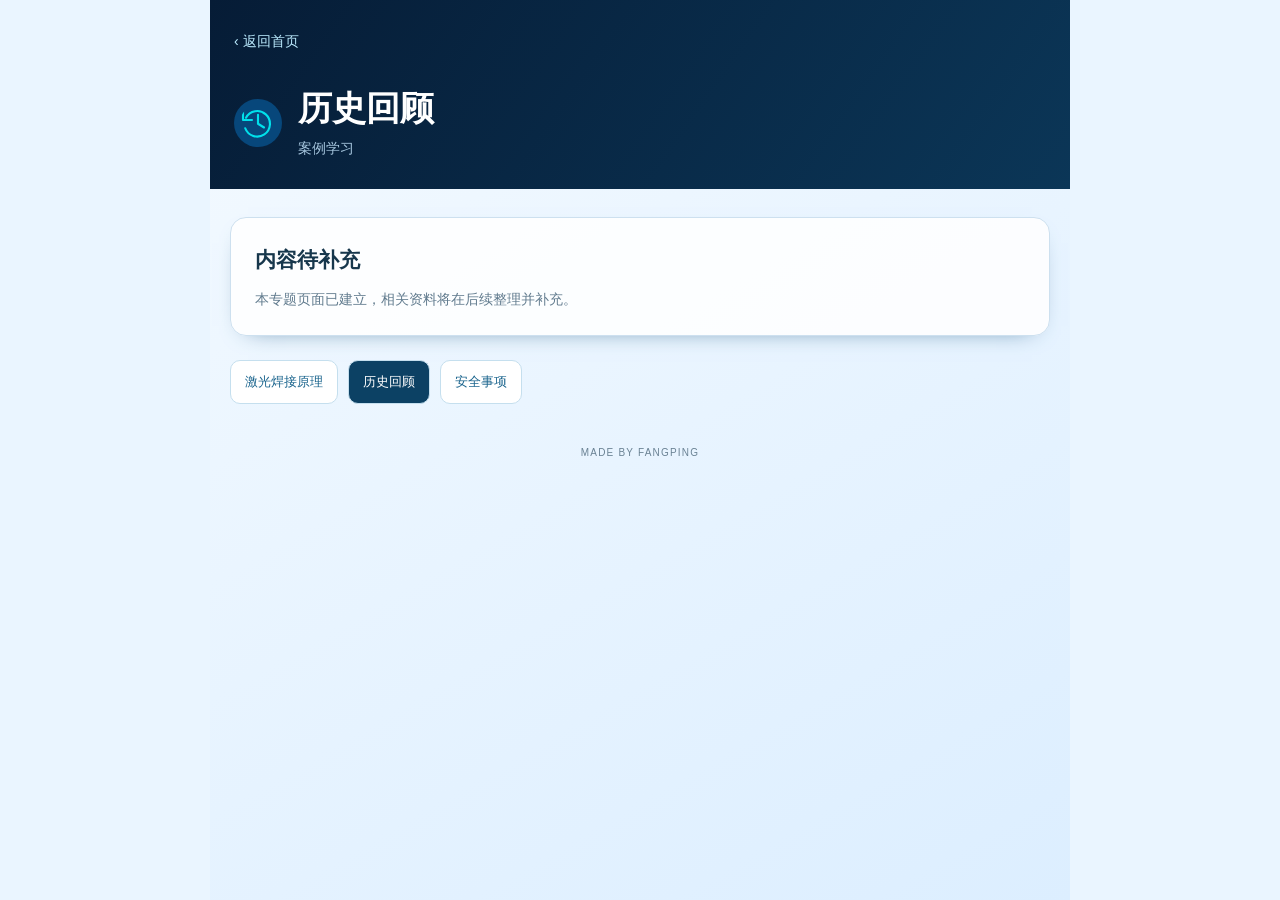
==== pages/history.html @ 258de661 "feat: add home-owned topic pages and navigation" ====
<!doctype html>
<html lang="zh-CN">
<head>
  <meta charset="utf-8">
  <meta name="viewport" content="width=device-width, initial-scale=1, viewport-fit=cover">
  <meta name="theme-color" content="#061c36">
  <title>历史回顾 · 操作工快速处置手册</title>
  <link rel="manifest" href="../manifest.json">
  <link rel="icon" href="../assets/icons/icon.svg" type="image/svg+xml">
  <link rel="stylesheet" href="../css/topics.css">
  <script src="../js/topics.js" defer></script>
</head>
<body data-topic="history">
  <div class="topic-shell">
    <header class="topic-header">
      <a class="back-link" href="../index.html">‹ 返回首页</a>
      <div class="topic-heading"><img src="../assets/icons/feature-history.svg" alt=""><div><h1>历史回顾</h1><p class="topic-subtitle">案例学习</p></div></div>
    </header>
    <main>
      <section id="topic-content" aria-label="历史回顾内容">
        <div class="empty-state"><h2>内容待补充</h2><p>本专题页面已建立，相关资料将在后续整理并补充。</p></div>
      </section>
      <nav class="topic-nav" aria-label="专题导航">
        <a href="./laser-principles.html">激光焊接原理</a>
        <a href="./history.html" aria-current="page">历史回顾</a>
        <a href="./safety.html">安全事项</a>
      </nav>
    </main>
    <footer>MADE BY FANGPING</footer>
  </div>
</body>
</html>
---- css/topics.css ----
:root { color-scheme: light; font-family: -apple-system, BlinkMacSystemFont, "Segoe UI", "Microsoft YaHei", sans-serif; color: #17374c; background: #eaf5ff; }
* { box-sizing: border-box; }
body { margin: 0; line-height: 1.7; }
.topic-shell { max-width: 860px; min-height: 100vh; margin: auto; background: linear-gradient(150deg, #f4faff, #dceeff); }
.topic-header { padding: calc(20px + env(safe-area-inset-top)) 24px 28px; color: #fff; background: linear-gradient(125deg, #061c36, #0b3657); }
.back-link { display: inline-flex; align-items: center; min-height: 44px; color: #bcecff; text-decoration: none; font-size: 14px; }
.topic-heading { display: flex; gap: 16px; align-items: center; margin-top: 22px; }
.topic-heading img { width: 48px; height: 48px; flex: 0 0 48px; padding: 6px; background: #07477b; border-radius: 50%; }
h1 { margin: 0; font-size: clamp(24px, 6vw, 34px); line-height: 1.3; }
.topic-subtitle { margin: 7px 0 0; color: #a7c7df; font-size: 14px; }
main { padding: 28px 20px; }
.empty-state, .topic-item { padding: 24px; border: 1px solid #cde0ef; border-radius: 16px; background: rgba(255,255,255,.87); box-shadow: 0 8px 24px -18px #245d86; }
.empty-state h2 { margin: 0 0 10px; font-size: 21px; }
.empty-state p { margin: 0; font-size: 14px; color: #617b8e; }
.topic-item { margin-bottom: 18px; overflow-wrap: anywhere; }
.topic-item h2 { margin: 0 0 12px; font-size: 21px; }
.topic-item img { max-width: 100%; height: auto; border-radius: 10px; }
.topic-item figure { margin: 18px 0; }
.topic-item figcaption { font-size: 12px; color: #617b8e; }
.topic-nav { display: flex; flex-wrap: wrap; gap: 10px; margin-top: 24px; }
.topic-nav a { display: flex; align-items: center; min-height: 44px; padding: 8px 14px; border: 1px solid #c5dfee; border-radius: 10px; color: #1a648d; background: #fff; text-decoration: none; font-size: 13px; }
.topic-nav a[aria-current="page"] { background: #0c4164; color: white; }
a:focus-visible { outline: 3px solid #148cef; outline-offset: 3px; }
footer { padding: 12px 20px calc(24px + env(safe-area-inset-bottom)); text-align: center; font-size: 10px; color: #6a8294; letter-spacing: .12em; }
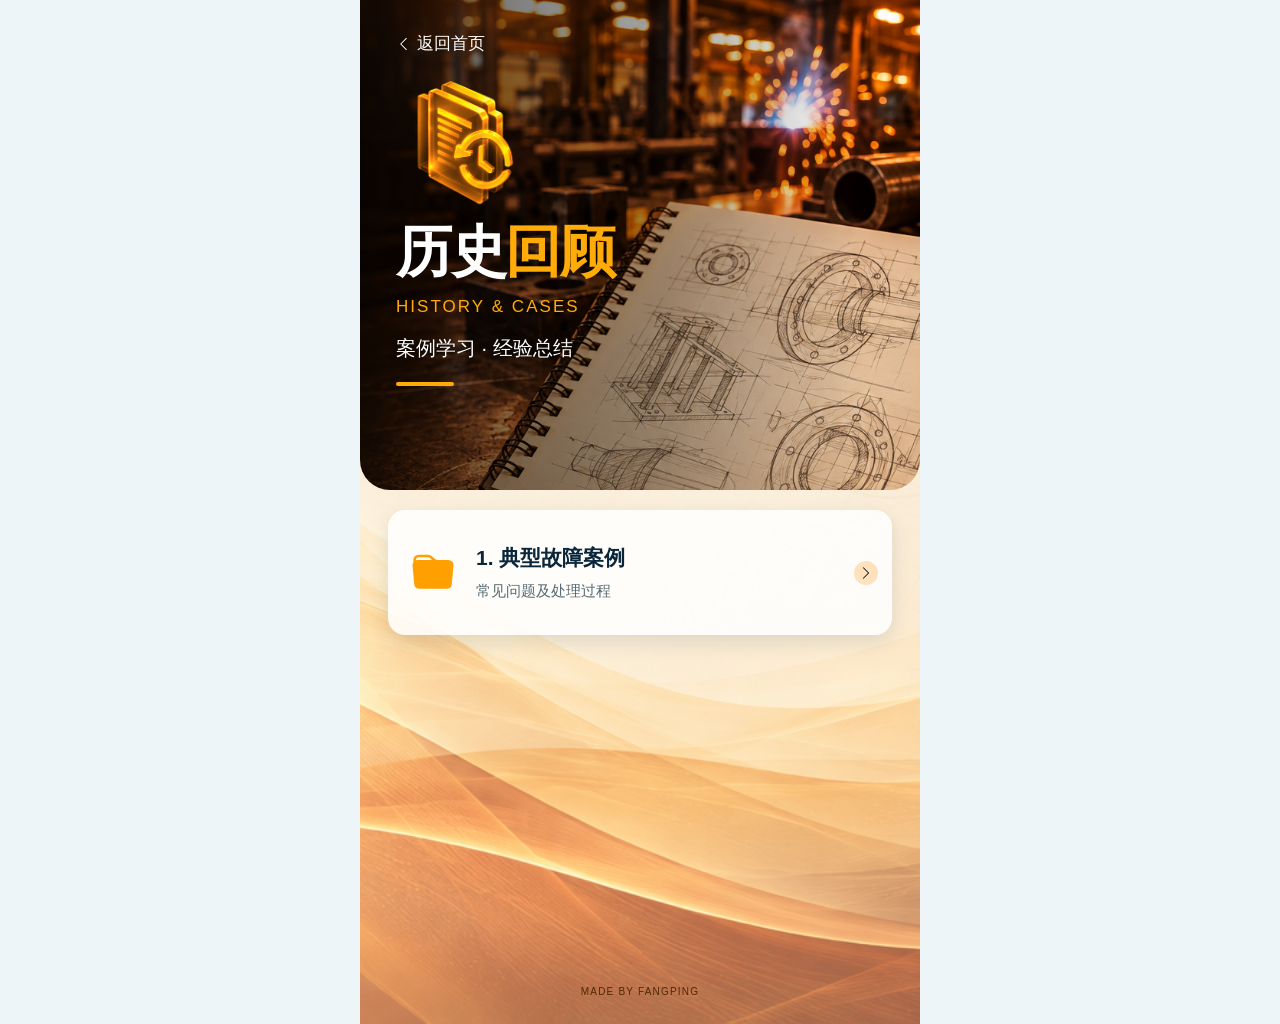
==== commit f0ae92f2: "feat: refresh portal and themed topic pages" ====
--- a/pages/history.html
+++ b/pages/history.html
@@ -3,31 +3,28 @@
 <head>
   <meta charset="utf-8">
   <meta name="viewport" content="width=device-width, initial-scale=1, viewport-fit=cover">
-  <meta name="theme-color" content="#061c36">
-  <title>历史回顾 · 操作工快速处置手册</title>
+  <meta name="theme-color" content="#442006">
+  <title>历史回顾 · 焊机操作工快速处置手册</title>
   <link rel="manifest" href="../manifest.json">
   <link rel="icon" href="../assets/icons/icon.svg" type="image/svg+xml">
-  <link rel="stylesheet" href="../css/topics.css">
-  <script src="../js/topics.js" defer></script>
+  <link rel="stylesheet" href="../css/topics.css?v=19">
+  <script src="../js/topics.js?v=18" defer></script>
 </head>
 <body data-topic="history">
   <div class="topic-shell">
     <header class="topic-header">
-      <a class="back-link" href="../index.html">‹ 返回首页</a>
-      <div class="topic-heading"><img src="../assets/icons/feature-history.svg" alt=""><div><h1>历史回顾</h1><p class="topic-subtitle">案例学习</p></div></div>
+      <a class="back-link" href="../index.html"><img src="../assets/icons/chevron-right.svg" alt="">返回首页</a>
+      <img class="topic-hero-art" src="../assets/images/topics/history-3d.png" alt="">
+      <h1><span>历史</span><em>回顾</em></h1>
+      <p class="topic-english">HISTORY &amp; CASES</p>
+      <p class="topic-subtitle">案例学习 · 经验总结</p>
     </header>
     <main>
       <section id="topic-content" aria-label="历史回顾内容">
-        <div class="empty-state"><h2>内容待补充</h2><p>本专题页面已建立，相关资料将在后续整理并补充。</p></div>
+        <details class="topic-entry"><summary><img class="entry-icon" src="../assets/icons/topic-history-entry.svg" alt=""><span><strong>1. 典型故障案例</strong><small>常见问题及处理过程</small></span><img class="entry-arrow" src="../assets/icons/chevron-right.svg" alt=""></summary><div class="entry-content"><p class="empty-state">内容待补充：真实案例将在审核后录入。</p></div></details>
       </section>
-      <nav class="topic-nav" aria-label="专题导航">
-        <a href="./laser-principles.html">激光焊接原理</a>
-        <a href="./history.html" aria-current="page">历史回顾</a>
-        <a href="./safety.html">安全事项</a>
-      </nav>
     </main>
     <footer>MADE BY FANGPING</footer>
   </div>
 </body>
 </html>
-
--- a/css/topics.css
+++ b/css/topics.css
@@ -1,24 +1,45 @@
-:root { color-scheme: light; font-family: -apple-system, BlinkMacSystemFont, "Segoe UI", "Microsoft YaHei", sans-serif; color: #17374c; background: #eaf5ff; }
+:root { color-scheme: light; font-family: -apple-system, BlinkMacSystemFont, "Segoe UI", "Microsoft YaHei", sans-serif; color: #102a40; background: #eef5f9; }
 * { box-sizing: border-box; }
-body { margin: 0; line-height: 1.7; }
-.topic-shell { max-width: 860px; min-height: 100vh; margin: auto; background: linear-gradient(150deg, #f4faff, #dceeff); }
-.topic-header { padding: calc(20px + env(safe-area-inset-top)) 24px 28px; color: #fff; background: linear-gradient(125deg, #061c36, #0b3657); }
-.back-link { display: inline-flex; align-items: center; min-height: 44px; color: #bcecff; text-decoration: none; font-size: 14px; }
-.topic-heading { display: flex; gap: 16px; align-items: center; margin-top: 22px; }
-.topic-heading img { width: 48px; height: 48px; flex: 0 0 48px; padding: 6px; background: #07477b; border-radius: 50%; }
-h1 { margin: 0; font-size: clamp(24px, 6vw, 34px); line-height: 1.3; }
-.topic-subtitle { margin: 7px 0 0; color: #a7c7df; font-size: 14px; }
-main { padding: 28px 20px; }
-.empty-state, .topic-item { padding: 24px; border: 1px solid #cde0ef; border-radius: 16px; background: rgba(255,255,255,.87); box-shadow: 0 8px 24px -18px #245d86; }
-.empty-state h2 { margin: 0 0 10px; font-size: 21px; }
-.empty-state p { margin: 0; font-size: 14px; color: #617b8e; }
-.topic-item { margin-bottom: 18px; overflow-wrap: anywhere; }
+body { --accent: #00d4ff; --ink: #083151; --paper: #d4ecff; --photo: url("../assets/images/topics/principle-page.png"); margin: 0; line-height: 1.6; }
+body[data-topic="history"] { --accent: #ffab08; --ink: #512707; --paper: #ffe1bd; --photo: url("../assets/images/topics/history-page.png"); }
+body[data-topic="safety"] { --accent: #22ef68; --ink: #07371d; --paper: #d1f2d9; --photo: url("../assets/images/topics/safety-page.png"); }
+.topic-shell { max-width: 560px; min-height: max(100svh, 820px); margin: auto; background-color: var(--paper); background-image: linear-gradient(rgba(255,255,255,.28), rgba(255,255,255,.28)), var(--photo); background-position: center, center bottom; background-size: 100% 100%, auto 200%; background-repeat: no-repeat; }
+.topic-header { padding: calc(14px + env(safe-area-inset-top)) 26px 28px; min-height: 392px; color: #fff; border-radius: 0 0 30px 30px; background-color: var(--ink); background-image: linear-gradient(90deg, rgba(0,0,0,.65), rgba(0,0,0,.34) 55%, transparent 90%), var(--photo); background-size: 100% 100%, auto 240%; background-position: center, right top; background-repeat: no-repeat; }
+.back-link { display: inline-flex; gap: 6px; align-items: center; min-height: 44px; color: #fff; text-decoration: none; font-size: 17px; }
+.back-link img { width: 15px; height: 18px; transform: rotate(180deg); filter: brightness(0) invert(1); }
+.topic-hero-art { display: block; width: 120px; height: 120px; object-fit: contain; margin: 0 0 2px -9px; }
+body[data-topic="history"] .topic-hero-art, body[data-topic="history"] .entry-icon { filter: sepia(1) saturate(5) hue-rotate(350deg); }
+body[data-topic="safety"] .topic-hero-art, body[data-topic="safety"] .entry-icon { filter: sepia(1) saturate(5) hue-rotate(75deg); }
+h1 { margin: 0; font-size: clamp(38px, 10.8vw, 56px); line-height: 1.22; letter-spacing: -.025em; font-weight: 850; text-shadow: 0 2px 18px rgba(0,0,0,.35); }
+h1 em { color: var(--accent); font-style: normal; }
+body[data-topic="laser-principles"] h1 span, body[data-topic="laser-principles"] h1 em { display: block; }
+.topic-english { margin: 8px 0 0; font-size: clamp(12px, 3.5vw, 17px); color: var(--accent); letter-spacing: .12em; line-height: 1.5; }
+.topic-subtitle { margin: 12px 0 0; font-size: clamp(15px, 4.2vw, 20px); color: #fff; text-shadow: 0 1px 8px #000; }
+.topic-header::after { content: ""; display: block; width: 58px; height: 4px; margin-top: 18px; background: var(--accent); border-radius: 2px; }
+main { padding: 14px 20px 0; }
+.topic-entry { border-radius: 17px; background: rgba(255,255,255,.87); box-shadow: 0 7px 20px rgba(20,60,70,.12); overflow: hidden; }
+.topic-entry summary { display: grid; grid-template-columns: 62px minmax(0,1fr) 24px; align-items: center; gap: 12px; min-height: 101px; padding: 15px 14px; cursor: pointer; list-style: none; }
+.topic-entry summary::-webkit-details-marker { display: none; }
+.entry-icon { width: 62px; height: 62px; padding: 10px; object-fit: contain; filter: invert(43%) sepia(100%) saturate(2287%) hue-rotate(172deg) brightness(104%) contrast(103%); }
+body[data-topic="history"] .entry-icon { filter: invert(63%) sepia(100%) saturate(2200%) hue-rotate(3deg) brightness(102%) contrast(105%); }
+body[data-topic="safety"] .entry-icon { filter: invert(43%) sepia(92%) saturate(1603%) hue-rotate(112deg) brightness(100%) contrast(105%); }
+.topic-entry summary span { min-width: 0; }
+.topic-entry summary strong { display: block; font-size: clamp(16px, 4.5vw, 21px); color: #0a263b; font-weight: 800; line-height: 1.4; }
+.topic-entry summary small { display: block; margin-top: 8px; color: #566972; font-size: clamp(12px, 3.5vw, 15px); line-height: 1.5; }
+.entry-arrow { width: 24px; height: 24px; padding: 5px; border-radius: 50%; background: var(--paper); }
+.topic-entry[open] .entry-arrow { transform: rotate(90deg); }
+.entry-content { padding: 0 20px 20px; border-top: 1px solid rgba(30,70,80,.1); }
+.empty-state { margin: 18px 0 0; font-size: 14px; color: #425b67; }
+.topic-item { margin-top: 18px; overflow-wrap: anywhere; }
 .topic-item h2 { margin: 0 0 12px; font-size: 21px; }
 .topic-item img { max-width: 100%; height: auto; border-radius: 10px; }
 .topic-item figure { margin: 18px 0; }
 .topic-item figcaption { font-size: 12px; color: #617b8e; }
-.topic-nav { display: flex; flex-wrap: wrap; gap: 10px; margin-top: 24px; }
-.topic-nav a { display: flex; align-items: center; min-height: 44px; padding: 8px 14px; border: 1px solid #c5dfee; border-radius: 10px; color: #1a648d; background: #fff; text-decoration: none; font-size: 13px; }
-.topic-nav a[aria-current="page"] { background: #0c4164; color: white; }
-a:focus-visible { outline: 3px solid #148cef; outline-offset: 3px; }
-footer { padding: 12px 20px calc(24px + env(safe-area-inset-bottom)); text-align: center; font-size: 10px; color: #6a8294; letter-spacing: .12em; }
+.topic-shell { display: flex; flex-direction: column; }
+.topic-header { flex-shrink: 0; }
+main { flex: 1; }
+a:focus-visible, summary:focus-visible { outline: 3px solid var(--ink); outline-offset: 3px; }
+.back-link:focus-visible { outline-color: var(--accent); }
+footer { padding: 22px 20px calc(24px + env(safe-area-inset-bottom)); text-align: center; font-size: 10px; color: var(--ink); letter-spacing: .12em; }
+@media (max-width: 359px) { .topic-header { padding-left: 22px; padding-right: 22px; } main { padding-left: 15px; padding-right: 15px; } .topic-entry summary { grid-template-columns: 45px minmax(0,1fr) 20px; gap: 8px; padding: 13px 12px; } .entry-icon { width: 45px; height: 45px; } .entry-arrow { width: 20px; height: 20px; } }
+@media (min-width: 500px) { .topic-header { min-height: 490px; padding: 22px 36px 38px; } .topic-hero-art { width: 150px; height: 150px; } main { padding: 20px 28px 0; } .topic-entry summary { min-height: 125px; } .topic-shell { min-height: 1024px; } }
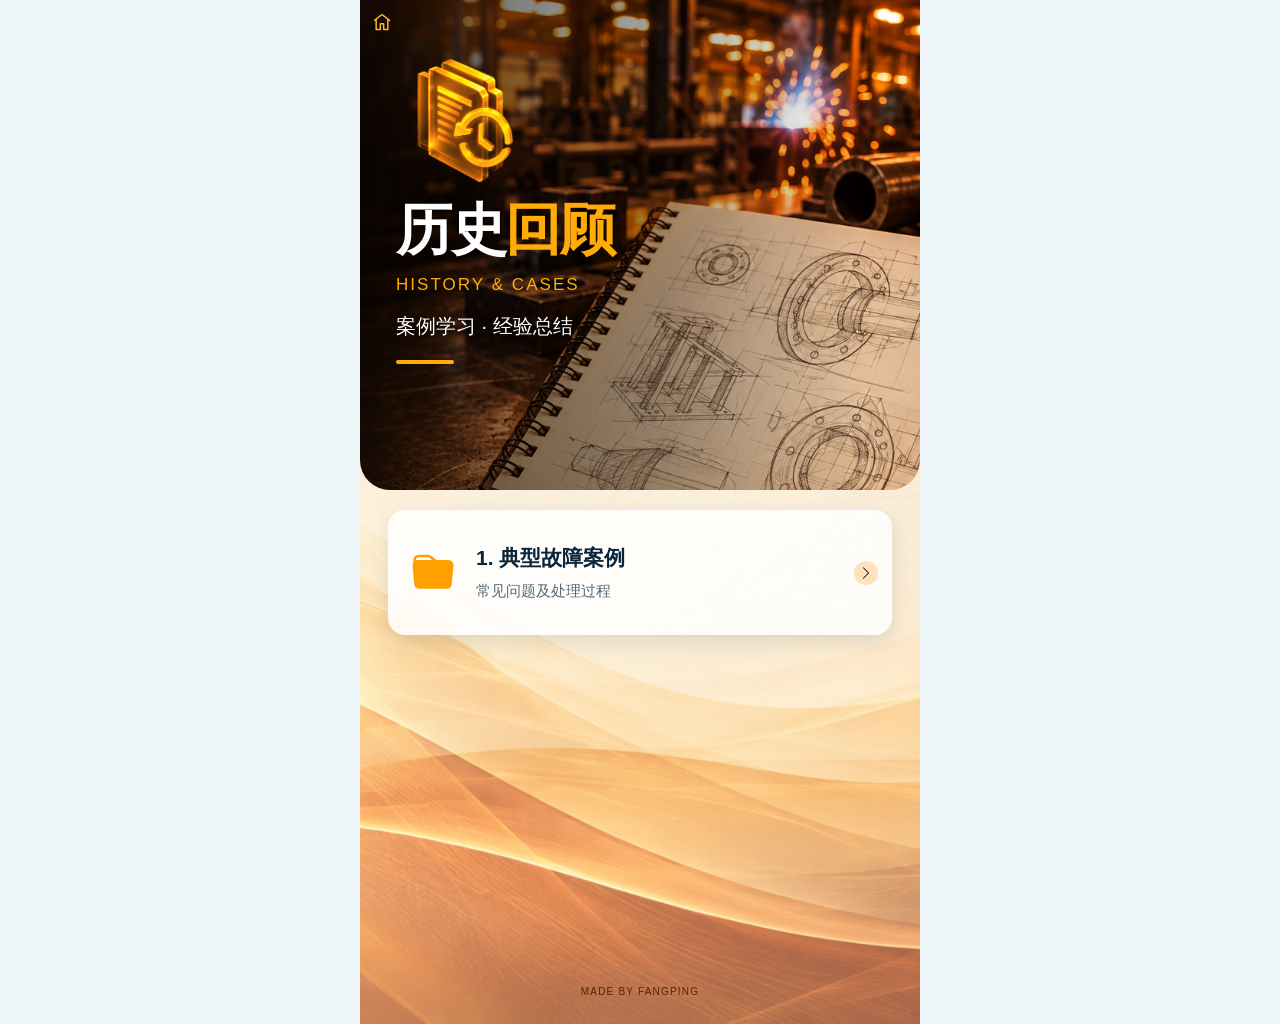
==== commit a6aec875: "feat: add manual update indicators and header home links" ====
--- a/pages/history.html
+++ b/pages/history.html
@@ -8,12 +8,13 @@
   <link rel="manifest" href="../manifest.json">
   <link rel="icon" href="../assets/icons/icon.svg" type="image/svg+xml">
   <link rel="stylesheet" href="../css/topics.css?v=19">
+  <link rel="stylesheet" href="../css/home-link.css?v=26">
   <script src="../js/topics.js?v=18" defer></script>
 </head>
 <body data-topic="history">
   <div class="topic-shell">
     <header class="topic-header">
-      <a class="back-link" href="../index.html"><img src="../assets/icons/chevron-right.svg" alt="">返回首页</a>
+      <a class="home-return" href="../index.html" aria-label="返回HOMEPAGE统一入口" title="返回HOMEPAGE"><svg viewBox="0 0 24 24" fill="none" stroke="currentColor" stroke-width="1.8" stroke-linecap="round" stroke-linejoin="round" aria-hidden="true"><path d="m3 10 9-7 9 7"/><path d="M5 9v12h5v-7h4v7h5V9"/></svg></a>
       <img class="topic-hero-art" src="../assets/images/topics/history-3d.png" alt="">
       <h1><span>历史</span><em>回顾</em></h1>
       <p class="topic-english">HISTORY &amp; CASES</p>
--- a/css/home-link.css
+++ b/css/home-link.css
@@ -0,0 +1,9 @@
+/* Local copy: no cross-project resource dependency. */
+.home-return { position: absolute; top: env(safe-area-inset-top, 0px); left: env(safe-area-inset-left, 0px); z-index: 3; display: inline-flex; align-items: center; justify-content: center; width: 44px; min-height: 44px; margin: 0; padding: 0; color: #fff; background: none; border: 0; text-decoration: none; -webkit-tap-highlight-color: transparent; }
+.home-return svg { width: 20px; height: 20px; flex-shrink: 0; color: #bcecff; }
+.home-return:hover svg { color: #fff; }
+.home-return:focus-visible { outline: 3px solid #71d6ff; outline-offset: 3px; }
+.hero__status { padding-left: 28px; }
+.topic-header { position: relative; padding-top: calc(44px + env(safe-area-inset-top)); }
+body[data-topic="history"] .home-return svg { color: #ffb52b; }
+body[data-topic="safety"] .home-return svg { color: #24ef70; }
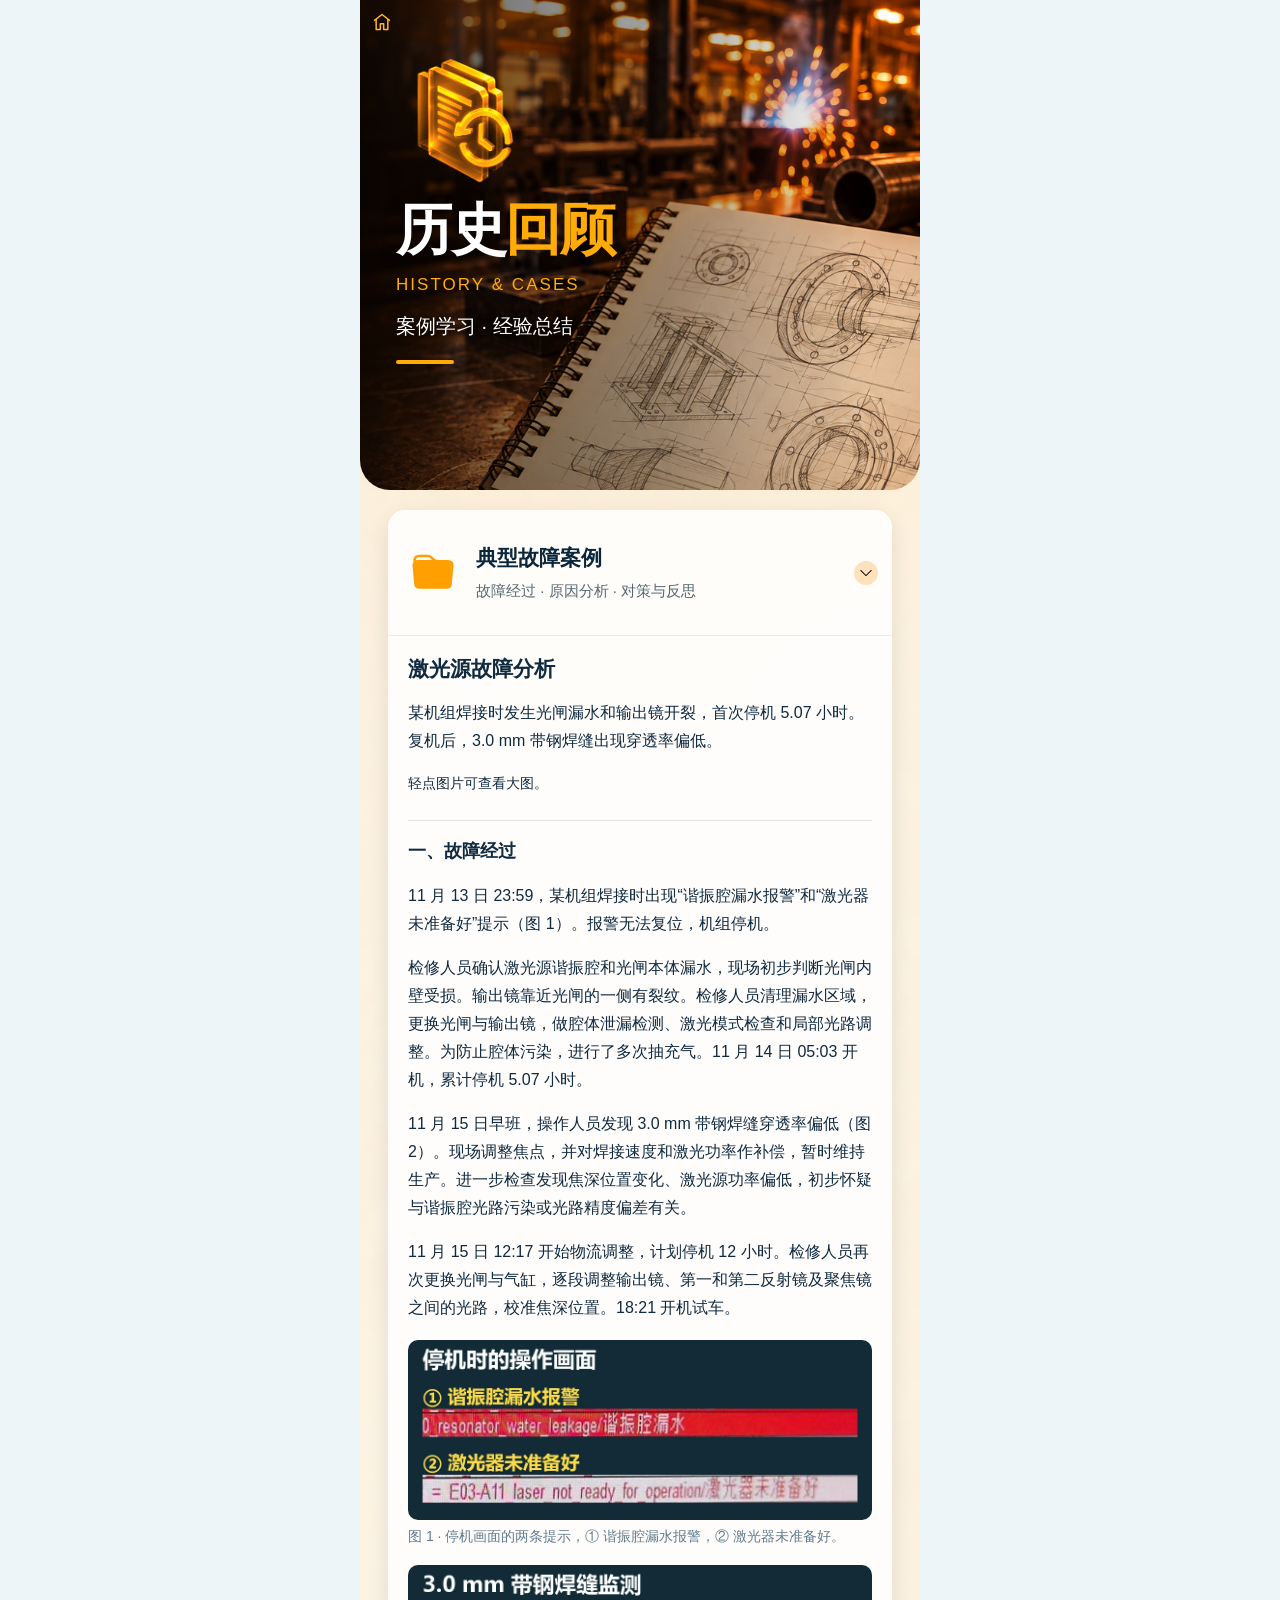
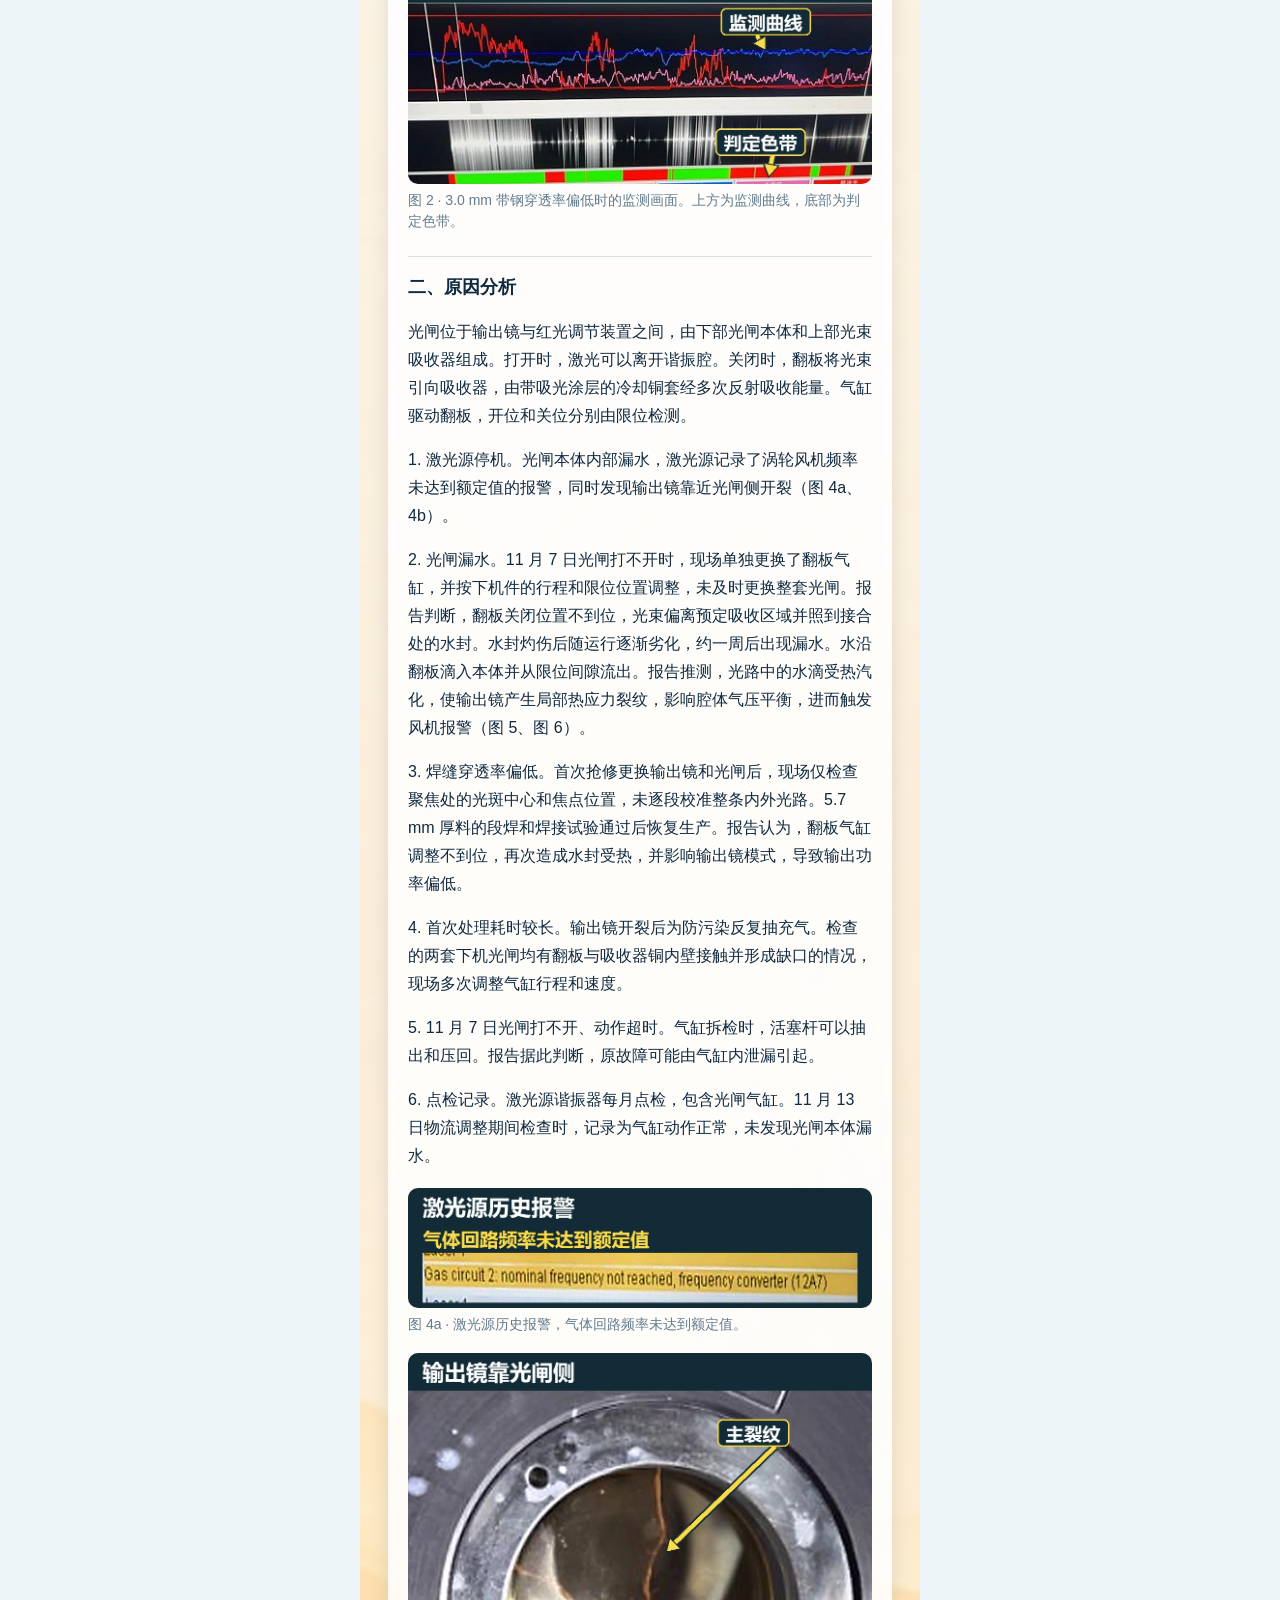
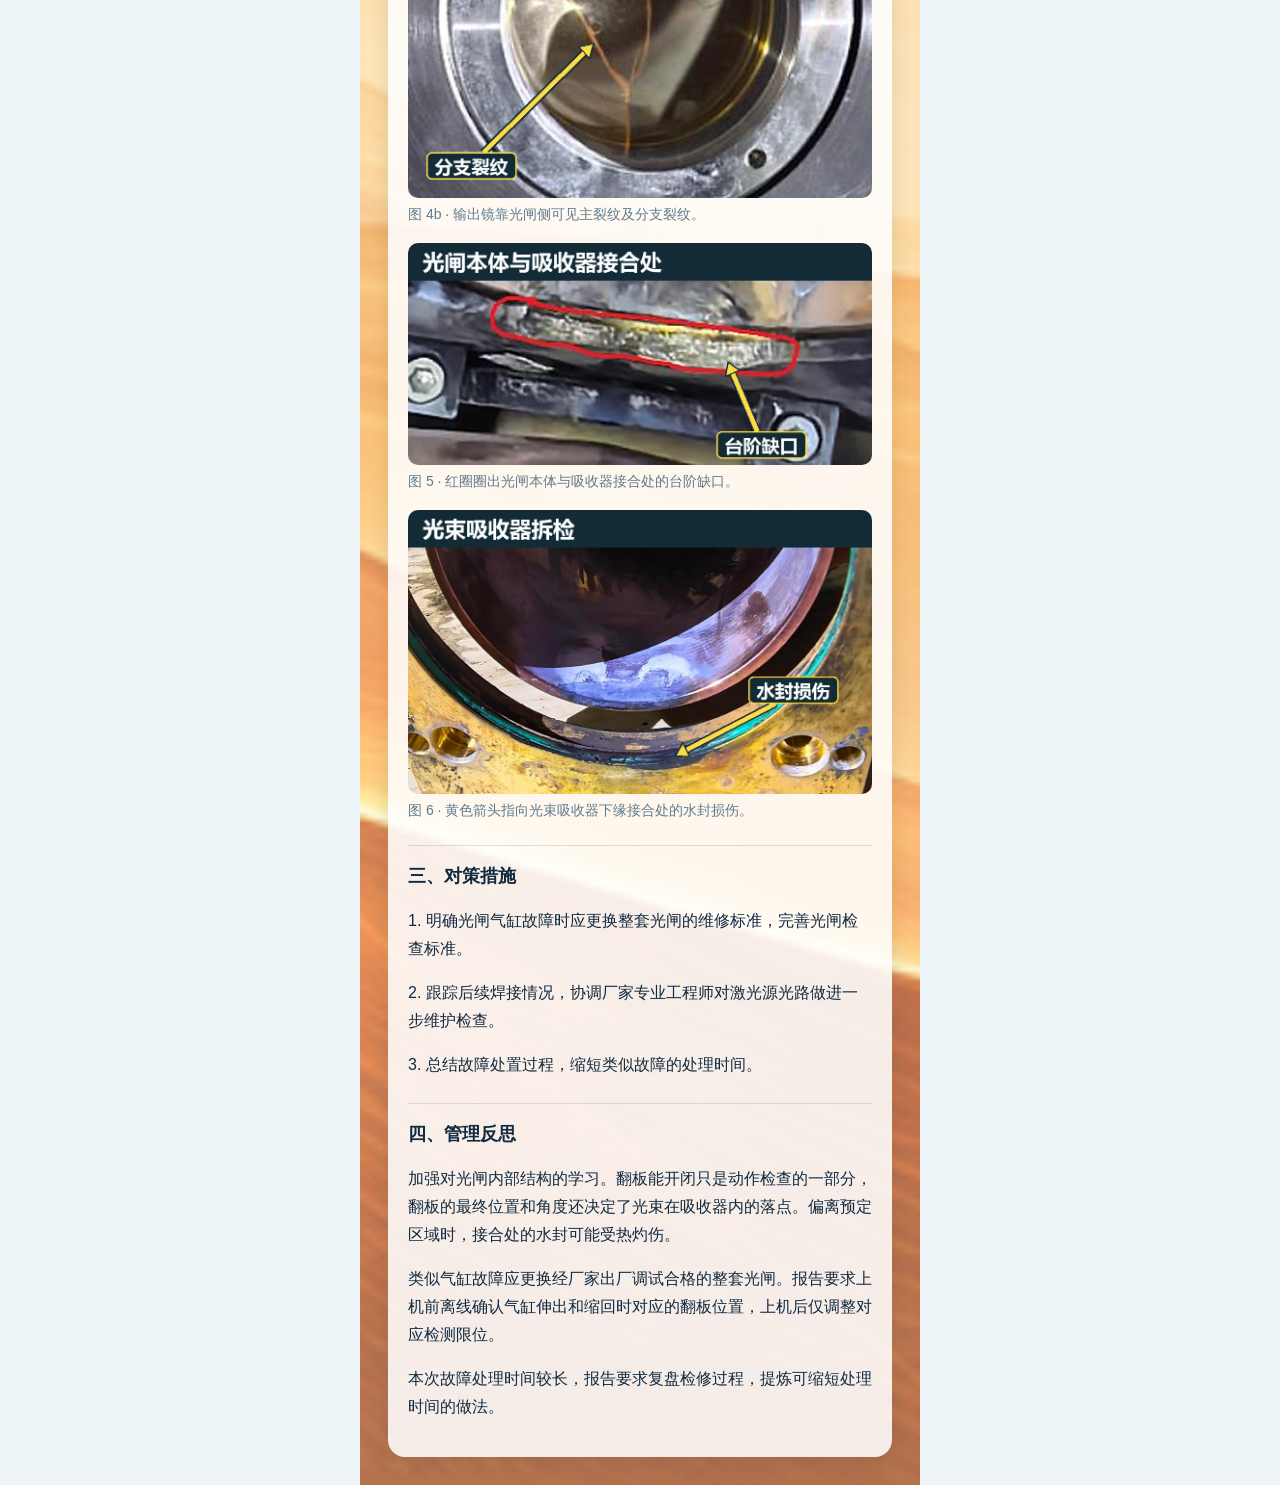
==== commit cf618492: "Add anonymized laser source incident to history" ====
--- a/pages/history.html
+++ b/pages/history.html
@@ -7,9 +7,9 @@
   <title>历史回顾 · 焊机操作工快速处置手册</title>
   <link rel="manifest" href="../manifest.json">
   <link rel="icon" href="../assets/icons/icon.svg" type="image/svg+xml">
-  <link rel="stylesheet" href="../css/topics.css?v=19">
+  <link rel="stylesheet" href="../css/topics.css?v=20">
   <link rel="stylesheet" href="../css/home-link.css?v=26">
-  <script src="../js/topics.js?v=18" defer></script>
+  <script src="../js/topics.js?v=33" defer></script>
 </head>
 <body data-topic="history">
   <div class="topic-shell">
@@ -22,10 +22,16 @@
     </header>
     <main>
       <section id="topic-content" aria-label="历史回顾内容">
-        <details class="topic-entry"><summary><img class="entry-icon" src="../assets/icons/topic-history-entry.svg" alt=""><span><strong>1. 典型故障案例</strong><small>常见问题及处理过程</small></span><img class="entry-arrow" src="../assets/icons/chevron-right.svg" alt=""></summary><div class="entry-content"><p class="empty-state">内容待补充：真实案例将在审核后录入。</p></div></details>
+        <details class="topic-entry" open>
+          <summary>
+            <img class="entry-icon" src="../assets/icons/topic-history-entry.svg" alt="">
+            <span><strong>典型故障案例</strong><small>故障经过 · 原因分析 · 对策与反思</small></span>
+            <img class="entry-arrow" src="../assets/icons/chevron-right.svg" alt="">
+          </summary>
+          <div class="entry-content"><p class="empty-state" role="status">正在加载案例…</p></div>
+        </details>
       </section>
     </main>
-    <footer>MADE BY FANGPING</footer>
   </div>
 </body>
 </html>
--- a/css/topics.css
+++ b/css/topics.css
@@ -35,6 +35,16 @@
 .topic-item img { max-width: 100%; height: auto; border-radius: 10px; }
 .topic-item figure { margin: 18px 0; }
 .topic-item figcaption { font-size: 12px; color: #617b8e; }
+body[data-topic="history"] main { padding-bottom: 28px; }
+body[data-topic="history"] .entry-content { padding-inline: clamp(12px, 4vw, 20px); }
+body[data-topic="history"] .topic-item h2 { line-height: 1.4; }
+body[data-topic="history"] .topic-item section { margin-top: 24px; padding-top: 16px; border-top: 1px solid rgba(30,70,80,.15); }
+body[data-topic="history"] .topic-item h3 { margin: 0 0 8px; font-size: 18px; }
+body[data-topic="history"] .topic-item p { line-height: 1.75; }
+.history-image-hint { font-size: 14px; }
+body[data-topic="history"] .topic-item figure a { display: block; }
+body[data-topic="history"] .topic-item figure img { display: block; width: 100%; }
+body[data-topic="history"] .topic-item figcaption { margin-top: 6px; font-size: 14px; line-height: 1.5; }
 .topic-shell { display: flex; flex-direction: column; }
 .topic-header { flex-shrink: 0; }
 main { flex: 1; }
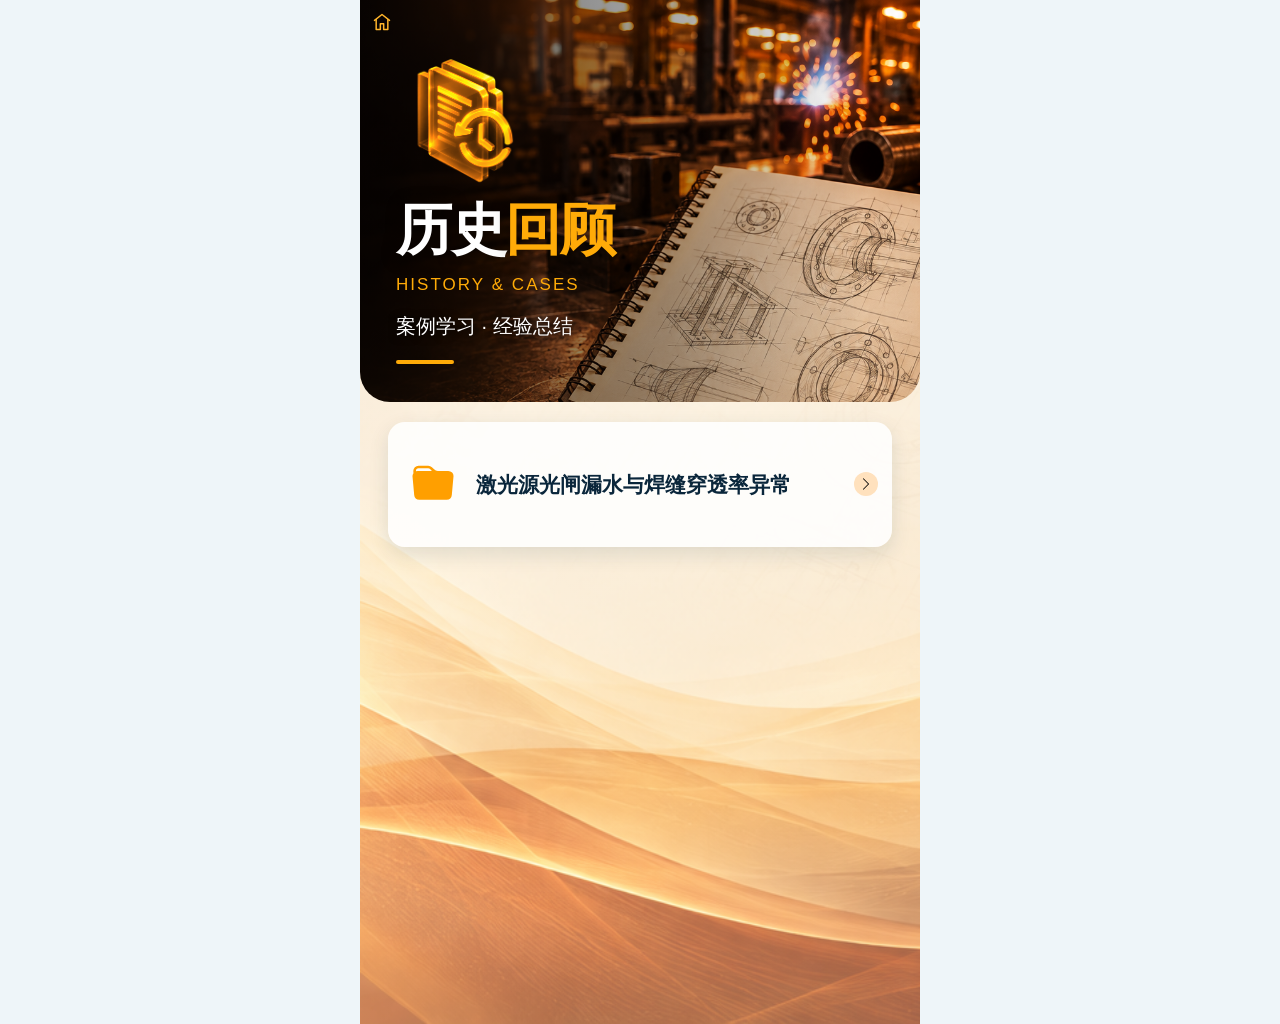
==== commit 9aa11ca2: "List each history case as a standalone entry" ====
--- a/pages/history.html
+++ b/pages/history.html
@@ -7,9 +7,9 @@
   <title>历史回顾 · 焊机操作工快速处置手册</title>
   <link rel="manifest" href="../manifest.json">
   <link rel="icon" href="../assets/icons/icon.svg" type="image/svg+xml">
-  <link rel="stylesheet" href="../css/topics.css?v=20">
+  <link rel="stylesheet" href="../css/topics.css?v=21">
   <link rel="stylesheet" href="../css/home-link.css?v=26">
-  <script src="../js/topics.js?v=33" defer></script>
+  <script src="../js/topics.js?v=34" defer></script>
 </head>
 <body data-topic="history">
   <div class="topic-shell">
@@ -22,15 +22,18 @@
     </header>
     <main>
       <section id="topic-content" aria-label="历史回顾内容">
-        <details class="topic-entry" open>
+        <p class="empty-state" role="status">正在加载案例…</p>
+      </section>
+      <template id="history-case-template">
+        <details class="topic-entry">
           <summary>
             <img class="entry-icon" src="../assets/icons/topic-history-entry.svg" alt="">
-            <span><strong>典型故障案例</strong><small>故障经过 · 原因分析 · 对策与反思</small></span>
+            <span><strong class="case-title"></strong></span>
             <img class="entry-arrow" src="../assets/icons/chevron-right.svg" alt="">
           </summary>
-          <div class="entry-content"><p class="empty-state" role="status">正在加载案例…</p></div>
+          <div class="entry-content"></div>
         </details>
-      </section>
+      </template>
     </main>
   </div>
 </body>
--- a/css/topics.css
+++ b/css/topics.css
@@ -36,10 +36,12 @@
 .topic-item figure { margin: 18px 0; }
 .topic-item figcaption { font-size: 12px; color: #617b8e; }
 body[data-topic="history"] main { padding-bottom: 28px; }
+body[data-topic="history"] .topic-header { min-height: 0; }
+body[data-topic="history"] .topic-entry + .topic-entry { margin-top: 12px; }
+body[data-topic="history"] .topic-entry summary:focus-visible { outline-offset: -4px; }
 body[data-topic="history"] .entry-content { padding-inline: clamp(12px, 4vw, 20px); }
-body[data-topic="history"] .topic-item h2 { line-height: 1.4; }
 body[data-topic="history"] .topic-item section { margin-top: 24px; padding-top: 16px; border-top: 1px solid rgba(30,70,80,.15); }
-body[data-topic="history"] .topic-item h3 { margin: 0 0 8px; font-size: 18px; }
+body[data-topic="history"] .topic-item h2 { margin: 0 0 8px; font-size: 18px; line-height: 1.4; }
 body[data-topic="history"] .topic-item p { line-height: 1.75; }
 .history-image-hint { font-size: 14px; }
 body[data-topic="history"] .topic-item figure a { display: block; }
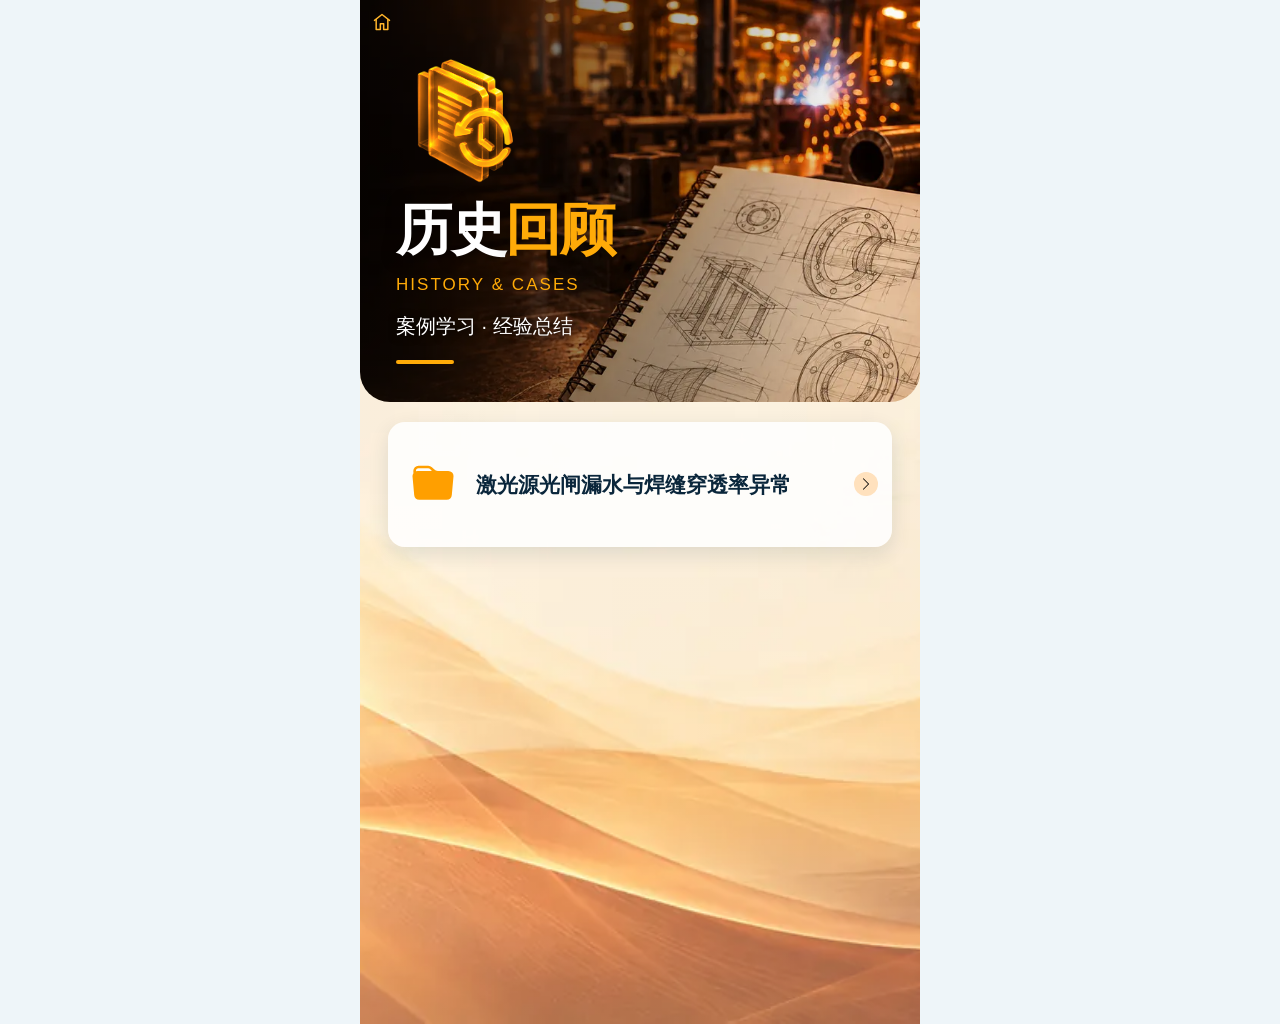
==== commit 6c997792: "Speed up mobile history image loading" ====
--- a/pages/history.html
+++ b/pages/history.html
@@ -7,15 +7,15 @@
   <title>历史回顾 · 焊机操作工快速处置手册</title>
   <link rel="manifest" href="../manifest.json">
   <link rel="icon" href="../assets/icons/icon.svg" type="image/svg+xml">
-  <link rel="stylesheet" href="../css/topics.css?v=21">
+  <link rel="stylesheet" href="../css/topics.css?v=22">
   <link rel="stylesheet" href="../css/home-link.css?v=26">
-  <script src="../js/topics.js?v=34" defer></script>
+  <script src="../js/topics.js?v=35" defer></script>
 </head>
 <body data-topic="history">
   <div class="topic-shell">
     <header class="topic-header">
       <a class="home-return" href="../index.html" aria-label="返回HOMEPAGE统一入口" title="返回HOMEPAGE"><svg viewBox="0 0 24 24" fill="none" stroke="currentColor" stroke-width="1.8" stroke-linecap="round" stroke-linejoin="round" aria-hidden="true"><path d="m3 10 9-7 9 7"/><path d="M5 9v12h5v-7h4v7h5V9"/></svg></a>
-      <img class="topic-hero-art" src="../assets/images/topics/history-3d.png" alt="">
+      <img class="topic-hero-art" src="../assets/images/topics/history-3d-mobile.webp" alt="">
       <h1><span>历史</span><em>回顾</em></h1>
       <p class="topic-english">HISTORY &amp; CASES</p>
       <p class="topic-subtitle">案例学习 · 经验总结</p>
--- a/css/topics.css
+++ b/css/topics.css
@@ -1,7 +1,7 @@
 :root { color-scheme: light; font-family: -apple-system, BlinkMacSystemFont, "Segoe UI", "Microsoft YaHei", sans-serif; color: #102a40; background: #eef5f9; }
 * { box-sizing: border-box; }
 body { --accent: #00d4ff; --ink: #083151; --paper: #d4ecff; --photo: url("../assets/images/topics/principle-page.png"); margin: 0; line-height: 1.6; }
-body[data-topic="history"] { --accent: #ffab08; --ink: #512707; --paper: #ffe1bd; --photo: url("../assets/images/topics/history-page.png"); }
+body[data-topic="history"] { --accent: #ffab08; --ink: #512707; --paper: #ffe1bd; --photo: url("../assets/images/topics/history-page-mobile.webp"); }
 body[data-topic="safety"] { --accent: #22ef68; --ink: #07371d; --paper: #d1f2d9; --photo: url("../assets/images/topics/safety-page.png"); }
 .topic-shell { max-width: 560px; min-height: max(100svh, 820px); margin: auto; background-color: var(--paper); background-image: linear-gradient(rgba(255,255,255,.28), rgba(255,255,255,.28)), var(--photo); background-position: center, center bottom; background-size: 100% 100%, auto 200%; background-repeat: no-repeat; }
 .topic-header { padding: calc(14px + env(safe-area-inset-top)) 26px 28px; min-height: 392px; color: #fff; border-radius: 0 0 30px 30px; background-color: var(--ink); background-image: linear-gradient(90deg, rgba(0,0,0,.65), rgba(0,0,0,.34) 55%, transparent 90%), var(--photo); background-size: 100% 100%, auto 240%; background-position: center, right top; background-repeat: no-repeat; }
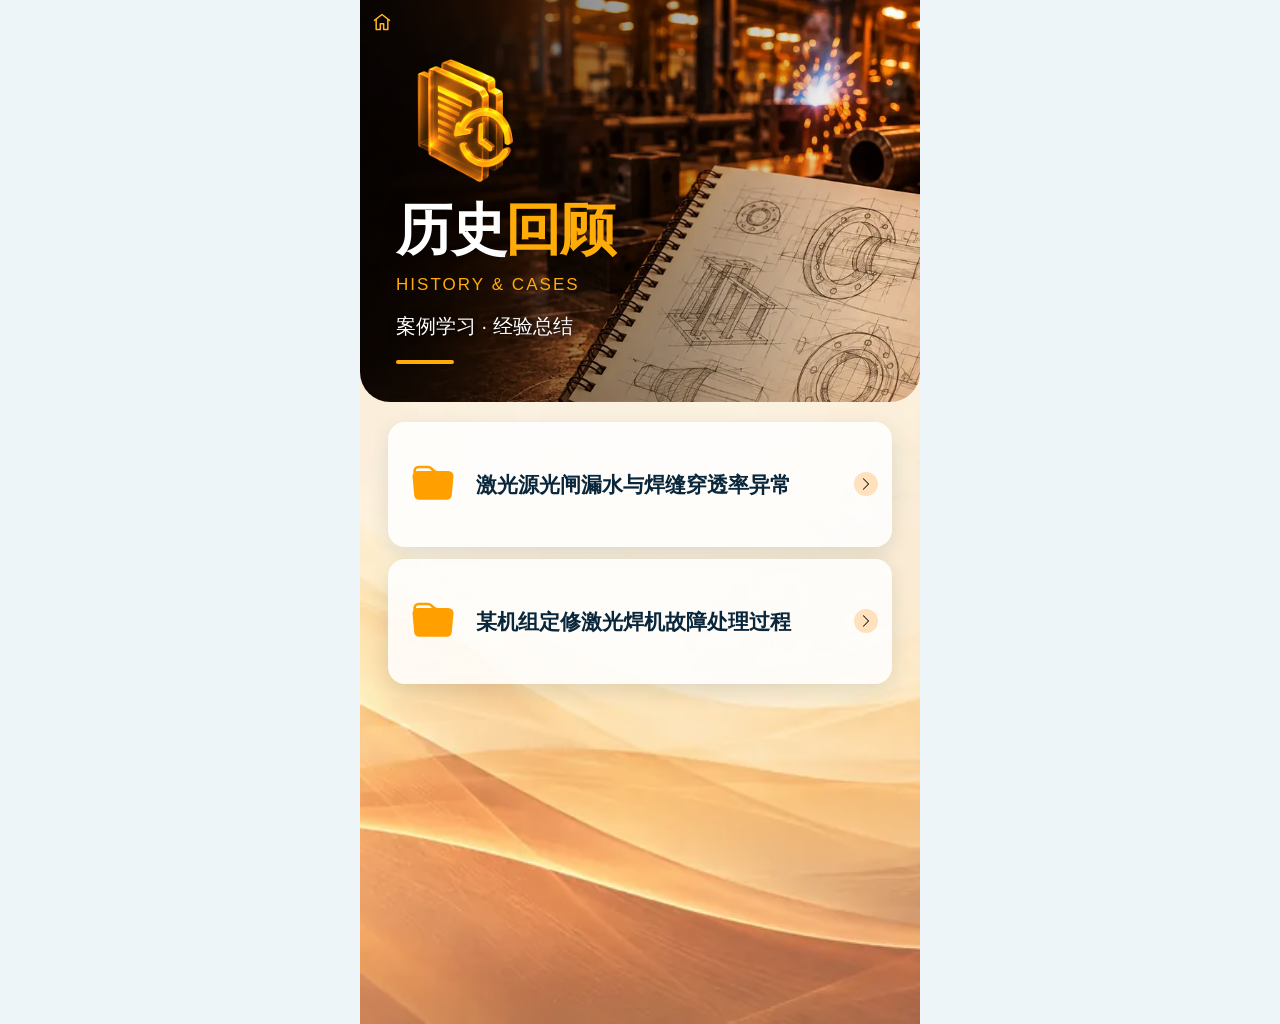
==== commit 6d519c6a: "Add anonymized maintenance fault report" ====
--- a/pages/history.html
+++ b/pages/history.html
@@ -9,7 +9,7 @@
   <link rel="icon" href="../assets/icons/icon.svg" type="image/svg+xml">
   <link rel="stylesheet" href="../css/topics.css?v=22">
   <link rel="stylesheet" href="../css/home-link.css?v=26">
-  <script src="../js/topics.js?v=35" defer></script>
+  <script src="../js/topics.js?v=36" defer></script>
 </head>
 <body data-topic="history">
   <div class="topic-shell">
